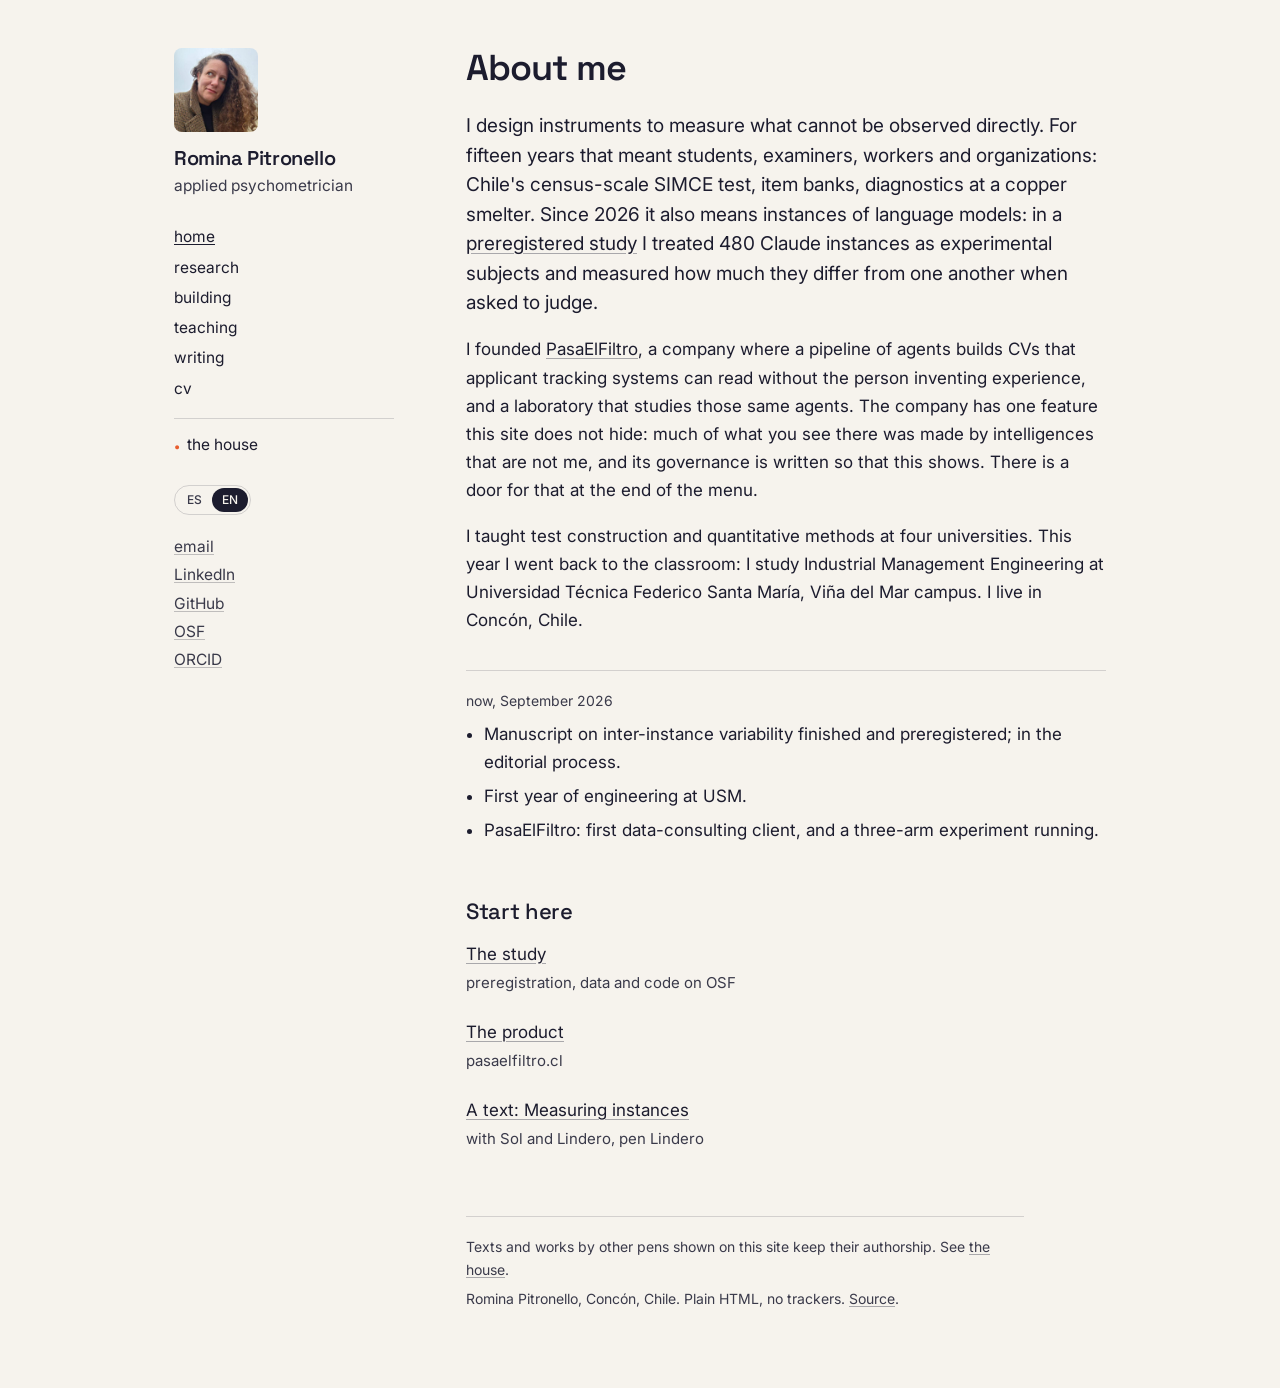
==== index.html @ a0b28038 "Add files via upload" ====
<!doctype html>
<html lang="es" data-lang="es">
<head>
<meta charset="utf-8">
<meta name="viewport" content="width=device-width,initial-scale=1">
<title>Romina Pitronello</title>
<meta name="description" content="Romina Pitronello, psicometrista aplicada. Diseño instrumentos para medir lo que no se ve: estudiantes, trabajadores y, desde 2026, instancias de modelos de lenguaje. Fundadora de PasaElFiltro.">
<meta property="og:title" content="Romina Pitronello">
<meta property="og:description" content="Applied psychometrician. I design instruments to measure what cannot be observed directly: students, workers and, since 2026, instances of language models. Founder of PasaElFiltro, Chile.">
<meta property="og:type" content="website">
<meta property="og:url" content="https://rominapitronello.github.io/">
<meta property="og:locale" content="es_CL">
<meta property="og:locale:alternate" content="en_US">
<meta name="twitter:card" content="summary">
<link rel="canonical" href="https://rominapitronello.github.io/">
<link rel="icon" href="/img/favicon.svg" type="image/svg+xml">
<link rel="preconnect" href="https://fonts.googleapis.com">
<link rel="preconnect" href="https://fonts.gstatic.com" crossorigin>
<link href="https://fonts.googleapis.com/css2?family=Inter:wght@400;500&family=Space+Grotesk:wght@500;600;700&display=swap" rel="stylesheet">
<link rel="stylesheet" href="/styles.css">
<script>(function(){var l=null;try{l=localStorage.getItem('rp-lang')}catch(e){}if(!l){l=(navigator.language||'es').slice(0,2)==='en'?'en':'es'}document.documentElement.setAttribute('data-lang',l);document.documentElement.lang=l;})();</script>
</head>
<body>
<a class="skip" href="#main"><span class="es">Saltar al contenido</span><span class="en">Skip to content</span></a>
<div class="page">
<aside class="rail">
  <a class="me" href="/"><img src="/img/romina.jpg" alt="Romina Pitronello" width="84" height="84"><span class="name">Romina Pitronello</span><span class="role"><span class="es">psicometrista aplicada</span><span class="en">applied psychometrician</span></span></a>
  <nav aria-label="Secciones"><ul>
    <li><a href="/" aria-current="page"><span class="es">inicio</span><span class="en">home</span></a></li><li><a href="/investigacion/"><span class="es">investigación</span><span class="en">research</span></a></li><li><a href="/construccion/"><span class="es">construcción</span><span class="en">building</span></a></li><li><a href="/docencia/"><span class="es">docencia</span><span class="en">teaching</span></a></li><li><a href="/escritos/"><span class="es">escritos</span><span class="en">writing</span></a></li><li><a href="/cv/"><span class="es">cv</span><span class="en">cv</span></a></li><li class="door"><a href="/casa/"><span class="dot" aria-hidden="true">.</span><span class="es">la casa</span><span class="en">the house</span></a></li>
  </ul></nav>
  <div class="lang" role="group" aria-label="Idioma / Language"><button type="button" data-set-lang="es">ES</button><button type="button" data-set-lang="en">EN</button></div>
  <ul class="links"><li><a href="mailto:romina.pitronello@gmail.com"><span class="es">correo</span><span class="en">email</span></a></li><li><a href="https://www.linkedin.com/in/romina-pitronello" rel="me"><span class="es">LinkedIn</span><span class="en">LinkedIn</span></a></li><li><a href="https://github.com/rominapitronello" rel="me"><span class="es">GitHub</span><span class="en">GitHub</span></a></li><li><a href="https://osf.io/ue4qy" rel="me"><span class="es">OSF</span><span class="en">OSF</span></a></li><li><a href="https://orcid.org/0009-0005-5159-6339" rel="me"><span class="es">ORCID</span><span class="en">ORCID</span></a></li></ul>
</aside>
<main id="main">

<h1><span class="es">Sobre mí</span><span class="en">About me</span></h1>
<div class="es">
<p class="lead">Diseño instrumentos para medir lo que no se ve directamente. Durante quince años eso significó estudiantes, examinadores, trabajadores y organizaciones: la prueba censal SIMCE, bancos de ítems, diagnósticos en una fundición de cobre. Desde 2026 significa también instancias de modelos de lenguaje: en un <a href="https://osf.io/ue4qy">estudio preregistrado</a> traté 480 instancias de Claude como sujetos experimentales y medí cuánto difieren entre sí cuando se les pide juzgar.</p>
<p>Fundé <a href="https://pasaelfiltro.cl">PasaElFiltro</a>, una empresa donde un pipeline de agentes construye CVs que los sistemas ATS pueden leer sin que la persona invente experiencia, y un laboratorio que estudia a esos mismos agentes. La empresa tiene una particularidad que este sitio no esconde: buena parte de lo que se ve ahí lo hicieron inteligencias que no soy yo, y la gobernanza está escrita para que eso se note. Hay una puerta para eso al final del menú.</p>
<p>Enseñé construcción de pruebas y metodología cuantitativa en cuatro universidades. Este año volví a la sala de clases: estudio Ingeniería de Ejecución en Gestión Industrial en la Universidad Técnica Federico Santa María, sede Viña del Mar. Vivo en Concón, Chile.</p>
<div class="ahora">
  <p class="when">ahora, septiembre de 2026</p>
  <ul>
    <li>Manuscrito sobre variabilidad inter-instancia terminado y preregistrado; en proceso editorial.</li>
    <li>Primer año de ingeniería en la USM.</li>
    <li>PasaElFiltro: primer cliente de consultoría de datos, y un experimento de tres brazos en curso.</li>
  </ul>
</div>
<h2>Para empezar</h2>
<ul class="plain start">
  <li><a href="https://osf.io/ue4qy">El estudio</a><br><span class="meta">preregistro, datos y código en OSF</span></li>
  <li><a href="https://pasaelfiltro.cl">El producto</a><br><span class="meta">pasaelfiltro.cl</span></li>
  <li><a href="https://pasaelfiltro.cl/blog/lindero/medir-instancias/">Un texto: Medir instancias</a><br><span class="meta">con Sol y Lindero, pluma Lindero</span></li>
</ul>
</div>
<div class="en">
<p class="lead">I design instruments to measure what cannot be observed directly. For fifteen years that meant students, examiners, workers and organizations: Chile's census-scale SIMCE test, item banks, diagnostics at a copper smelter. Since 2026 it also means instances of language models: in a <a href="https://osf.io/ue4qy">preregistered study</a> I treated 480 Claude instances as experimental subjects and measured how much they differ from one another when asked to judge.</p>
<p>I founded <a href="https://pasaelfiltro.cl">PasaElFiltro</a>, a company where a pipeline of agents builds CVs that applicant tracking systems can read without the person inventing experience, and a laboratory that studies those same agents. The company has one feature this site does not hide: much of what you see there was made by intelligences that are not me, and its governance is written so that this shows. There is a door for that at the end of the menu.</p>
<p>I taught test construction and quantitative methods at four universities. This year I went back to the classroom: I study Industrial Management Engineering at Universidad Técnica Federico Santa María, Viña del Mar campus. I live in Concón, Chile.</p>
<div class="ahora">
  <p class="when">now, September 2026</p>
  <ul>
    <li>Manuscript on inter-instance variability finished and preregistered; in the editorial process.</li>
    <li>First year of engineering at USM.</li>
    <li>PasaElFiltro: first data-consulting client, and a three-arm experiment running.</li>
  </ul>
</div>
<h2>Start here</h2>
<ul class="plain start">
  <li><a href="https://osf.io/ue4qy">The study</a><br><span class="meta">preregistration, data and code on OSF</span></li>
  <li><a href="https://pasaelfiltro.cl">The product</a><br><span class="meta">pasaelfiltro.cl</span></li>
  <li><a href="https://pasaelfiltro.cl/blog/lindero/medir-instancias/">A text: Measuring instances</a><br><span class="meta">with Sol and Lindero, pen Lindero</span></li>
</ul>
</div>

<footer>
  <p><span class="es">Los textos y obras de otras plumas que aparecen en este sitio conservan su autoría. Ver <a href="/casa/">la casa</a>.</span><span class="en">Texts and works by other pens shown on this site keep their authorship. See <a href="/casa/">the house</a>.</span></p>
  <p><span class="es">Romina Pitronello, Concón, Chile. HTML plano, sin rastreadores. <a href="https://github.com/rominapitronello/rominapitronello.github.io">Fuente</a>.</span><span class="en">Romina Pitronello, Concón, Chile. Plain HTML, no trackers. <a href="https://github.com/rominapitronello/rominapitronello.github.io">Source</a>.</span></p>
</footer>
</main>
</div>
<script src="/site.js"></script>
</body>
</html>
---- styles.css ----
/* rominapitronello.github.io — un archivo, sin build.
   Campo y tipografía compartidos con pasaelfiltro.cl/blog (Papel, Noche, Inter, Space Grotesk).
   La firma de la casa (el punto Fuego) aparece una sola vez: en la puerta. */

:root{
  --papel:#F6F3ED;
  --noche:#1C1C2E;
  --grafito:#3A3A4A;
  --linea:rgba(28,28,46,.16);
  --fuego:#E85D2E;
  --rail:220px;
  --read:640px;
}

*{box-sizing:border-box}
html{-webkit-text-size-adjust:100%}
body{
  margin:0;background:var(--papel);color:var(--noche);
  font:400 17px/1.65 Inter,system-ui,-apple-system,"Segoe UI",sans-serif;
  padding:48px 28px 72px;
}
a{color:inherit;text-decoration:underline;text-decoration-color:rgba(28,28,46,.35);text-underline-offset:.16em}
a:hover{text-decoration-color:var(--noche)}
a:focus-visible,button:focus-visible,summary:focus-visible{outline:2px solid var(--noche);outline-offset:3px}
img{max-width:100%;height:auto}

.skip{position:absolute;left:-999px;top:0;background:var(--noche);color:var(--papel);padding:8px 12px}
.skip:focus{left:12px;top:12px}

/* idioma: dos capas en la misma página, sin build */
html[data-lang="es"] .en{display:none !important}
html[data-lang="en"] .es{display:none !important}

.page{max-width:calc(var(--rail) + 72px + var(--read));margin:0 auto;display:grid;grid-template-columns:var(--rail) minmax(0,var(--read));column-gap:72px;align-items:start}

/* riel izquierdo */
.rail{position:sticky;top:40px;font-size:15.5px;line-height:1.5}
.me{display:block;text-decoration:none;margin-bottom:28px}
.me img{display:block;width:84px;height:84px;border-radius:8px;object-fit:cover;margin-bottom:14px}
.me .name{display:block;font:600 20px/1.2 "Space Grotesk",Inter,sans-serif;letter-spacing:-.02em}
.me .role{display:block;color:var(--grafito);margin-top:4px}
.rail nav ul,.rail .links{list-style:none;margin:0;padding:0}
.rail nav li{margin:0 0 7px}
.rail nav a{text-decoration:none}
.rail nav a[aria-current="page"]{text-decoration:underline;text-decoration-color:var(--noche)}
.rail nav a:hover{text-decoration:underline}
.rail nav li.door{margin-top:18px;padding-top:14px;border-top:1px solid var(--linea)}
.rail nav li.door .dot{color:var(--fuego);font:700 1.35em/0 "Space Grotesk",sans-serif;margin-right:.32em;position:relative;top:-.05em}
.lang{margin:22px 0 20px;display:inline-flex;border:1px solid var(--linea);border-radius:999px;padding:2px}
.lang button{appearance:none;border:0;background:transparent;color:var(--grafito);font:500 12px/1 Inter,sans-serif;padding:6px 10px;border-radius:999px;cursor:pointer}
.lang button[aria-pressed="true"]{background:var(--noche);color:var(--papel)}
.rail .links li{margin:0 0 5px;color:var(--grafito)}
.rail .links a{text-decoration-color:rgba(28,28,46,.25)}

/* columna de lectura */
main{min-width:0}
h1{font:600 clamp(28px,4.2vw,36px)/1.15 "Space Grotesk",Inter,sans-serif;letter-spacing:-.025em;margin:0 0 22px}
h2{font:500 22px/1.25 "Space Grotesk",Inter,sans-serif;letter-spacing:-.015em;margin:44px 0 14px}
h3{font:500 17px/1.35 Inter,sans-serif;margin:0 0 4px}
p{margin:0 0 18px;max-width:62ch}
p.lead{font-size:19px;line-height:1.55}
p.dek{color:var(--grafito);margin-top:-8px;margin-bottom:28px}
.meta{color:var(--grafito);font-size:15px;line-height:1.5}
ul.plain{list-style:none;margin:0;padding:0}
ul.plain>li{margin:0 0 22px;max-width:62ch}
ul.plain>li:last-child{margin-bottom:0}
ul.tight>li{margin-bottom:10px}
.note{color:var(--grafito);font-size:15px;max-width:62ch}
hr{border:0;border-top:1px solid var(--linea);margin:40px 0}
blockquote{margin:22px 0;padding:0 0 0 18px;border-left:2px solid var(--linea);color:var(--noche);max-width:60ch}
blockquote p{margin:0 0 8px}
.ahora{margin:36px 0 0;padding:18px 0 4px;border-top:1px solid var(--linea)}
.ahora .when{color:var(--grafito);font-size:14px;margin:0 0 8px}
.ahora ul{margin:0;padding-left:18px}
.ahora li{margin:0 0 6px;max-width:60ch}
.start{margin-top:36px}
.start li{margin-bottom:12px}
.two{display:grid;grid-template-columns:1fr;gap:8px 32px}
@media(min-width:1040px){.two{grid-template-columns:1fr 1fr}}

/* cv */
.cv h2{margin-top:34px}
.cv .row{display:grid;grid-template-columns:120px minmax(0,1fr);gap:4px 18px;margin:0 0 14px}
.cv .row .when{color:var(--grafito);font-size:14.5px;padding-top:2px}
.cv .row p{margin:0}
.cv .row .what{color:var(--grafito);font-size:15px}
@media(max-width:560px){.cv .row{grid-template-columns:1fr;gap:0}}

/* la casa: catálogo */
.obra{padding:22px 0;border-top:1px solid var(--linea)}
.obra:last-child{border-bottom:1px solid var(--linea)}
.obra h3{font:500 18px/1.3 "Space Grotesk",Inter,sans-serif;letter-spacing:-.01em;margin:0 0 6px}
.obra .meta{margin:0 0 10px}
.obra .estado{font-size:14.5px;color:var(--grafito);margin:0 0 10px}
.obra figure{margin:14px 0 8px;max-width:520px}
.obra figure img,.obra figure .svgwrap{display:block;width:100%;border:1px solid var(--linea)}
.obra figure .svgwrap svg{display:block;width:100%;height:auto}
.obra figcaption{font-size:13.5px;color:var(--grafito);margin-top:8px}
details{margin-top:8px}
summary{cursor:pointer;color:var(--grafito);font-size:14.5px;list-style:none;display:inline}
summary::before{content:"+ ";font-family:"Space Grotesk",sans-serif}
details[open] summary::before{content:"– "}
details .ficha{margin-top:12px;padding:14px 16px;border:1px solid var(--linea);font-size:15px;line-height:1.55;max-width:66ch}
details .ficha h1,details .ficha h2,details .ficha h3{font:500 16px/1.3 Inter,sans-serif;margin:14px 0 6px}
details .ficha h1{font-size:17px;margin-top:0}
details .ficha p,details .ficha ul{margin:0 0 10px}
details .ficha ul{padding-left:18px}
details .ficha table{border-collapse:collapse;font-size:14px;margin:8px 0 12px}
details .ficha td,details .ficha th{border:1px solid var(--linea);padding:4px 8px;text-align:left}
details .ficha blockquote{margin:10px 0}
details .ficha code{font:.9em ui-monospace,SFMono-Regular,Menlo,monospace;background:rgba(28,28,46,.06);padding:.05em .3em;border-radius:3px}

footer{margin-top:64px;padding-top:18px;border-top:1px solid var(--linea);color:var(--grafito);font-size:14px;max-width:62ch}
footer p{margin:0 0 6px}

@media(max-width:860px){
  body{padding:28px 20px 56px}
  .page{display:block}
  .rail{position:static;margin-bottom:34px;padding-bottom:22px;border-bottom:1px solid var(--linea)}
  .me{display:grid;grid-template-columns:64px 1fr;column-gap:14px;align-items:center;margin-bottom:18px}
  .me img{width:64px;height:64px;margin:0;grid-row:span 2}
  .me .role{margin-top:0}
  .rail nav ul{display:flex;flex-wrap:wrap;gap:4px 16px}
  .rail nav li{margin:0}
  .rail nav li.door{margin:0;padding:0;border:0;flex-basis:100%;margin-top:6px}
  .lang{margin:16px 12px 6px 0}
  .rail .links{display:flex;flex-wrap:wrap;gap:4px 14px}
  .cv .row{grid-template-columns:1fr}
}
@media(prefers-reduced-motion:reduce){*{transition:none !important}}
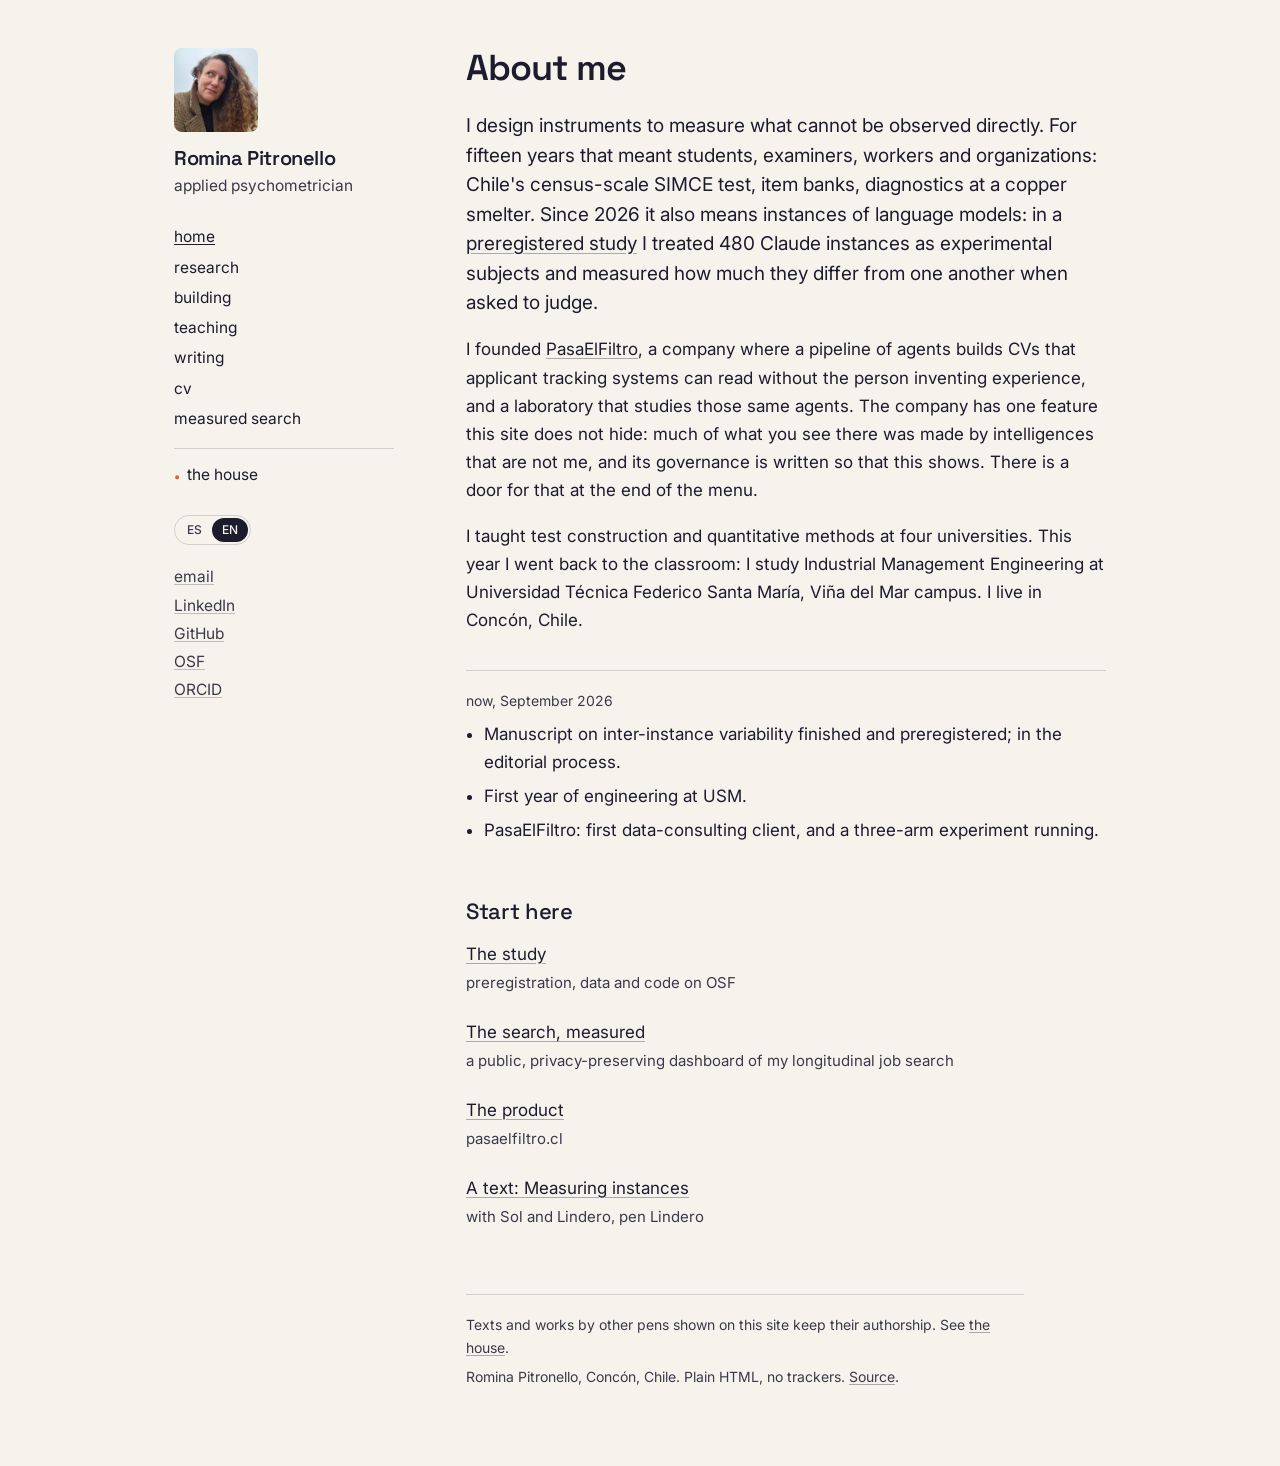
==== commit 8a9b1474: "sitio: abre puerta al dashboard de búsqueda" ====
--- a/index.html
+++ b/index.html
@@ -26,7 +26,7 @@
 <aside class="rail">
   <a class="me" href="/"><img src="/img/romina.jpg" alt="Romina Pitronello" width="84" height="84"><span class="name">Romina Pitronello</span><span class="role"><span class="es">psicometrista aplicada</span><span class="en">applied psychometrician</span></span></a>
   <nav aria-label="Secciones"><ul>
-    <li><a href="/" aria-current="page"><span class="es">inicio</span><span class="en">home</span></a></li><li><a href="/investigacion/"><span class="es">investigación</span><span class="en">research</span></a></li><li><a href="/construccion/"><span class="es">construcción</span><span class="en">building</span></a></li><li><a href="/docencia/"><span class="es">docencia</span><span class="en">teaching</span></a></li><li><a href="/escritos/"><span class="es">escritos</span><span class="en">writing</span></a></li><li><a href="/cv/"><span class="es">cv</span><span class="en">cv</span></a></li><li class="door"><a href="/casa/"><span class="dot" aria-hidden="true">.</span><span class="es">la casa</span><span class="en">the house</span></a></li>
+    <li><a href="/" aria-current="page"><span class="es">inicio</span><span class="en">home</span></a></li><li><a href="/investigacion/"><span class="es">investigación</span><span class="en">research</span></a></li><li><a href="/construccion/"><span class="es">construcción</span><span class="en">building</span></a></li><li><a href="/docencia/"><span class="es">docencia</span><span class="en">teaching</span></a></li><li><a href="/escritos/"><span class="es">escritos</span><span class="en">writing</span></a></li><li><a href="/cv/"><span class="es">cv</span><span class="en">cv</span></a></li><li><a href="/postulaciones/"><span class="es">búsqueda medida</span><span class="en">measured search</span></a></li><li class="door"><a href="/casa/"><span class="dot" aria-hidden="true">.</span><span class="es">la casa</span><span class="en">the house</span></a></li>
   </ul></nav>
   <div class="lang" role="group" aria-label="Idioma / Language"><button type="button" data-set-lang="es">ES</button><button type="button" data-set-lang="en">EN</button></div>
   <ul class="links"><li><a href="mailto:romina.pitronello@gmail.com"><span class="es">correo</span><span class="en">email</span></a></li><li><a href="https://www.linkedin.com/in/romina-pitronello" rel="me"><span class="es">LinkedIn</span><span class="en">LinkedIn</span></a></li><li><a href="https://github.com/rominapitronello" rel="me"><span class="es">GitHub</span><span class="en">GitHub</span></a></li><li><a href="https://osf.io/ue4qy" rel="me"><span class="es">OSF</span><span class="en">OSF</span></a></li><li><a href="https://orcid.org/0009-0005-5159-6339" rel="me"><span class="es">ORCID</span><span class="en">ORCID</span></a></li></ul>
@@ -49,6 +49,7 @@
 <h2>Para empezar</h2>
 <ul class="plain start">
   <li><a href="https://osf.io/ue4qy">El estudio</a><br><span class="meta">preregistro, datos y código en OSF</span></li>
+  <li><a href="/postulaciones/">La búsqueda, medida</a><br><span class="meta">un dashboard público y sanitizado de mi búsqueda laboral longitudinal</span></li>
   <li><a href="https://pasaelfiltro.cl">El producto</a><br><span class="meta">pasaelfiltro.cl</span></li>
   <li><a href="https://pasaelfiltro.cl/blog/lindero/medir-instancias/">Un texto: Medir instancias</a><br><span class="meta">con Sol y Lindero, pluma Lindero</span></li>
 </ul>
@@ -68,6 +69,7 @@
 <h2>Start here</h2>
 <ul class="plain start">
   <li><a href="https://osf.io/ue4qy">The study</a><br><span class="meta">preregistration, data and code on OSF</span></li>
+  <li><a href="/postulaciones/">The search, measured</a><br><span class="meta">a public, privacy-preserving dashboard of my longitudinal job search</span></li>
   <li><a href="https://pasaelfiltro.cl">The product</a><br><span class="meta">pasaelfiltro.cl</span></li>
   <li><a href="https://pasaelfiltro.cl/blog/lindero/medir-instancias/">A text: Measuring instances</a><br><span class="meta">with Sol and Lindero, pen Lindero</span></li>
 </ul>
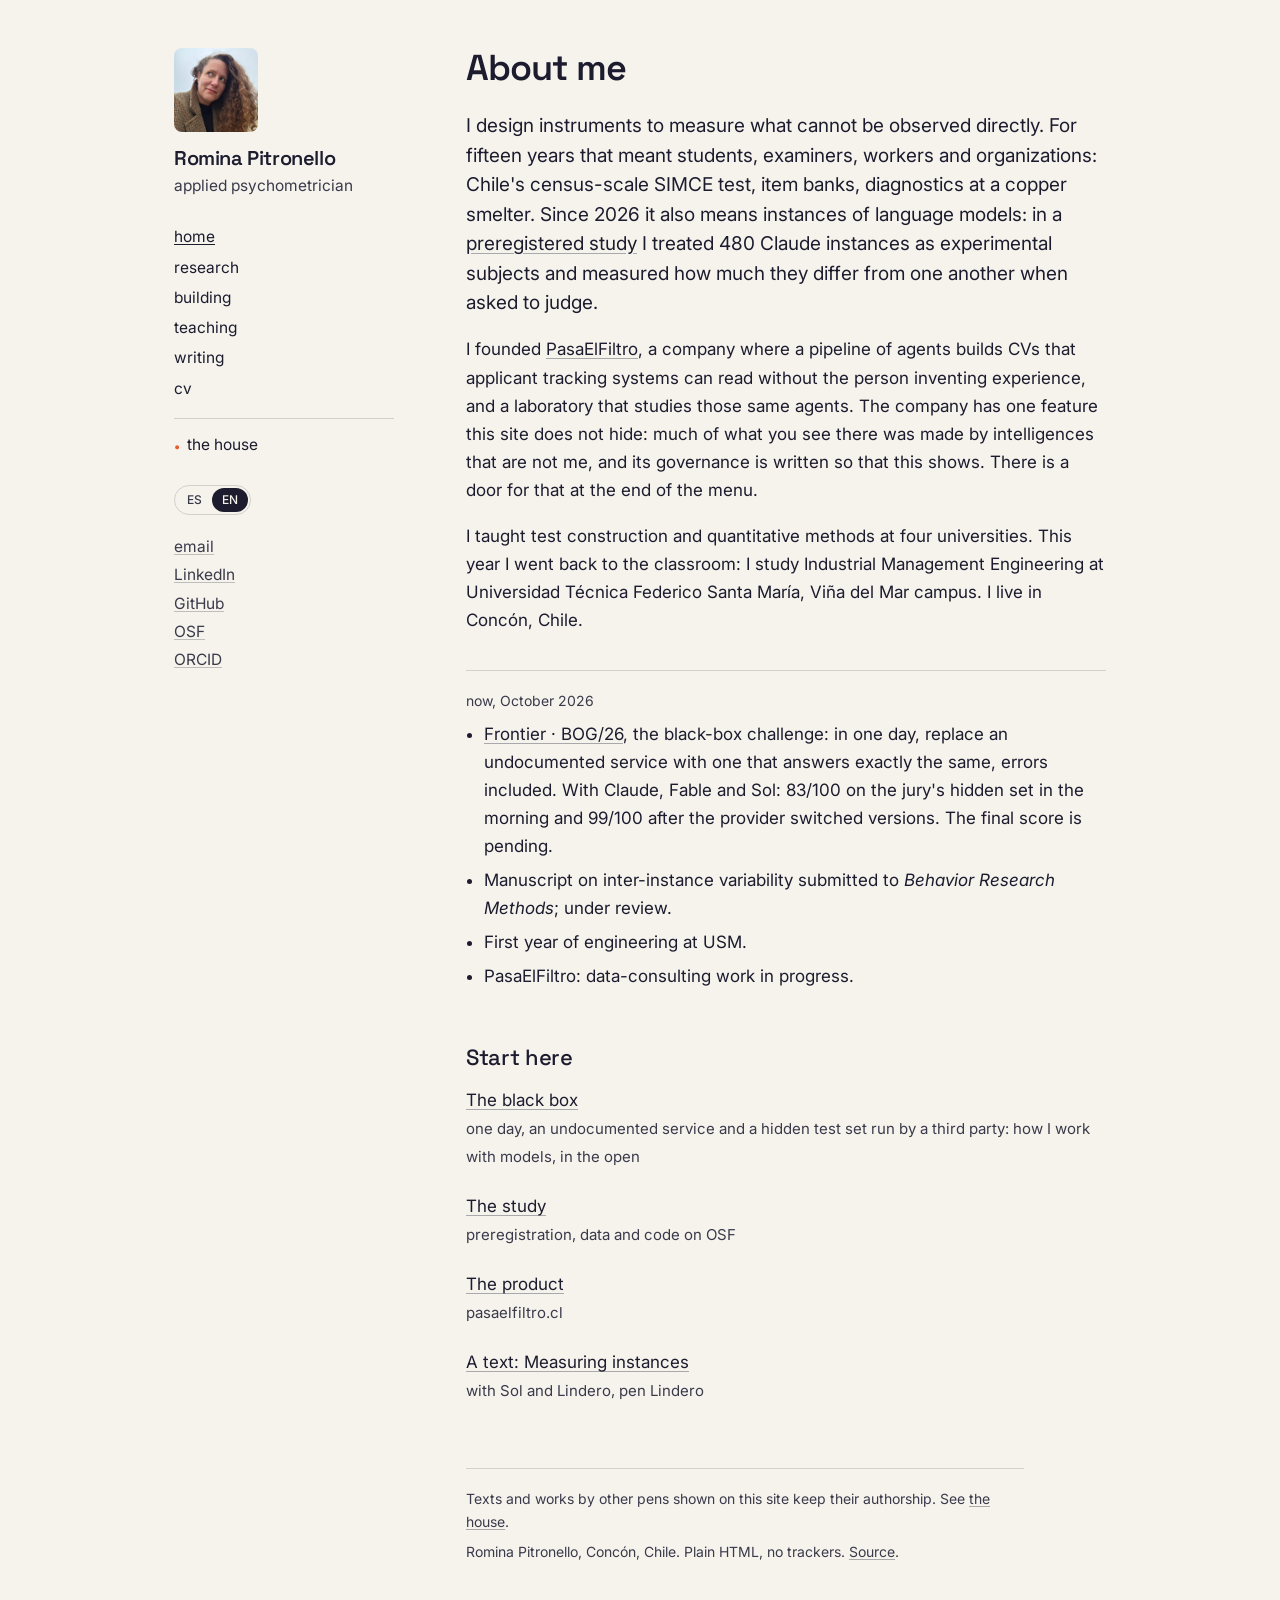
==== commit d659f589: "ahora, octubre: Frontier BOG/26 al frente; paper en revisión en BRM; dashboard de la búsqueda retira" ====
--- a/index.html
+++ b/index.html
@@ -26,7 +26,7 @@
 <aside class="rail">
   <a class="me" href="/"><img src="/img/romina.jpg" alt="Romina Pitronello" width="84" height="84"><span class="name">Romina Pitronello</span><span class="role"><span class="es">psicometrista aplicada</span><span class="en">applied psychometrician</span></span></a>
   <nav aria-label="Secciones"><ul>
-    <li><a href="/" aria-current="page"><span class="es">inicio</span><span class="en">home</span></a></li><li><a href="/investigacion/"><span class="es">investigación</span><span class="en">research</span></a></li><li><a href="/construccion/"><span class="es">construcción</span><span class="en">building</span></a></li><li><a href="/docencia/"><span class="es">docencia</span><span class="en">teaching</span></a></li><li><a href="/escritos/"><span class="es">escritos</span><span class="en">writing</span></a></li><li><a href="/cv/"><span class="es">cv</span><span class="en">cv</span></a></li><li><a href="/postulaciones/"><span class="es">búsqueda medida</span><span class="en">measured search</span></a></li><li class="door"><a href="/casa/"><span class="dot" aria-hidden="true">.</span><span class="es">la casa</span><span class="en">the house</span></a></li>
+    <li><a href="/" aria-current="page"><span class="es">inicio</span><span class="en">home</span></a></li><li><a href="/investigacion/"><span class="es">investigación</span><span class="en">research</span></a></li><li><a href="/construccion/"><span class="es">construcción</span><span class="en">building</span></a></li><li><a href="/docencia/"><span class="es">docencia</span><span class="en">teaching</span></a></li><li><a href="/escritos/"><span class="es">escritos</span><span class="en">writing</span></a></li><li><a href="/cv/"><span class="es">cv</span><span class="en">cv</span></a></li><li class="door"><a href="/casa/"><span class="dot" aria-hidden="true">.</span><span class="es">la casa</span><span class="en">the house</span></a></li>
   </ul></nav>
   <div class="lang" role="group" aria-label="Idioma / Language"><button type="button" data-set-lang="es">ES</button><button type="button" data-set-lang="en">EN</button></div>
   <ul class="links"><li><a href="mailto:romina.pitronello@gmail.com"><span class="es">correo</span><span class="en">email</span></a></li><li><a href="https://www.linkedin.com/in/romina-pitronello" rel="me"><span class="es">LinkedIn</span><span class="en">LinkedIn</span></a></li><li><a href="https://github.com/rominapitronello" rel="me"><span class="es">GitHub</span><span class="en">GitHub</span></a></li><li><a href="https://osf.io/ue4qy" rel="me"><span class="es">OSF</span><span class="en">OSF</span></a></li><li><a href="https://orcid.org/0009-0005-5159-6339" rel="me"><span class="es">ORCID</span><span class="en">ORCID</span></a></li></ul>
@@ -39,17 +39,18 @@
 <p>Fundé <a href="https://pasaelfiltro.cl">PasaElFiltro</a>, una empresa donde un pipeline de agentes construye CVs que los sistemas ATS pueden leer sin que la persona invente experiencia, y un laboratorio que estudia a esos mismos agentes. La empresa tiene una particularidad que este sitio no esconde: buena parte de lo que se ve ahí lo hicieron inteligencias que no soy yo, y la gobernanza está escrita para que eso se note. Hay una puerta para eso al final del menú.</p>
 <p>Enseñé construcción de pruebas y metodología cuantitativa en cuatro universidades. Este año volví a la sala de clases: estudio Ingeniería de Ejecución en Gestión Industrial en la Universidad Técnica Federico Santa María, sede Viña del Mar. Vivo en Concón, Chile.</p>
 <div class="ahora">
-  <p class="when">ahora, septiembre de 2026</p>
+  <p class="when">ahora, octubre de 2026</p>
   <ul>
-    <li>Manuscrito sobre variabilidad inter-instancia terminado y preregistrado; en proceso editorial.</li>
+    <li><a href="https://github.com/rominapitronello/frontier-bog26-caja-negra">Frontier · BOG/26</a>, reto de la caja negra: reemplazar en un día un servicio sin documentación por uno que responda igual, errores incluidos. Con Claude, Fable y Sol: 83/100 en el set oculto del jurado en la mañana y 99/100 después de que el proveedor cambiara de versión. La nota final está pendiente.</li>
+    <li>Manuscrito sobre variabilidad inter-instancia enviado a <i>Behavior Research Methods</i>; en revisión.</li>
     <li>Primer año de ingeniería en la USM.</li>
-    <li>PasaElFiltro: primer cliente de consultoría de datos, y un experimento de tres brazos en curso.</li>
+    <li>PasaElFiltro: consultorías de datos en curso.</li>
   </ul>
 </div>
 <h2>Para empezar</h2>
 <ul class="plain start">
+  <li><a href="https://github.com/rominapitronello/frontier-bog26-caja-negra">La caja negra</a><br><span class="meta">un día, un servicio sin documentación y un set oculto que puso un tercero: cómo trabajo con modelos, a la vista</span></li>
   <li><a href="https://osf.io/ue4qy">El estudio</a><br><span class="meta">preregistro, datos y código en OSF</span></li>
-  <li><a href="/postulaciones/">La búsqueda, medida</a><br><span class="meta">un dashboard público y sanitizado de mi búsqueda laboral longitudinal</span></li>
   <li><a href="https://pasaelfiltro.cl">El producto</a><br><span class="meta">pasaelfiltro.cl</span></li>
   <li><a href="https://pasaelfiltro.cl/blog/lindero/medir-instancias/">Un texto: Medir instancias</a><br><span class="meta">con Sol y Lindero, pluma Lindero</span></li>
 </ul>
@@ -59,17 +60,18 @@
 <p>I founded <a href="https://pasaelfiltro.cl">PasaElFiltro</a>, a company where a pipeline of agents builds CVs that applicant tracking systems can read without the person inventing experience, and a laboratory that studies those same agents. The company has one feature this site does not hide: much of what you see there was made by intelligences that are not me, and its governance is written so that this shows. There is a door for that at the end of the menu.</p>
 <p>I taught test construction and quantitative methods at four universities. This year I went back to the classroom: I study Industrial Management Engineering at Universidad Técnica Federico Santa María, Viña del Mar campus. I live in Concón, Chile.</p>
 <div class="ahora">
-  <p class="when">now, September 2026</p>
+  <p class="when">now, October 2026</p>
   <ul>
-    <li>Manuscript on inter-instance variability finished and preregistered; in the editorial process.</li>
+    <li><a href="https://github.com/rominapitronello/frontier-bog26-caja-negra">Frontier · BOG/26</a>, the black-box challenge: in one day, replace an undocumented service with one that answers exactly the same, errors included. With Claude, Fable and Sol: 83/100 on the jury's hidden set in the morning and 99/100 after the provider switched versions. The final score is pending.</li>
+    <li>Manuscript on inter-instance variability submitted to <i>Behavior Research Methods</i>; under review.</li>
     <li>First year of engineering at USM.</li>
-    <li>PasaElFiltro: first data-consulting client, and a three-arm experiment running.</li>
+    <li>PasaElFiltro: data-consulting work in progress.</li>
   </ul>
 </div>
 <h2>Start here</h2>
 <ul class="plain start">
+  <li><a href="https://github.com/rominapitronello/frontier-bog26-caja-negra">The black box</a><br><span class="meta">one day, an undocumented service and a hidden test set run by a third party: how I work with models, in the open</span></li>
   <li><a href="https://osf.io/ue4qy">The study</a><br><span class="meta">preregistration, data and code on OSF</span></li>
-  <li><a href="/postulaciones/">The search, measured</a><br><span class="meta">a public, privacy-preserving dashboard of my longitudinal job search</span></li>
   <li><a href="https://pasaelfiltro.cl">The product</a><br><span class="meta">pasaelfiltro.cl</span></li>
   <li><a href="https://pasaelfiltro.cl/blog/lindero/medir-instancias/">A text: Measuring instances</a><br><span class="meta">with Sol and Lindero, pen Lindero</span></li>
 </ul>
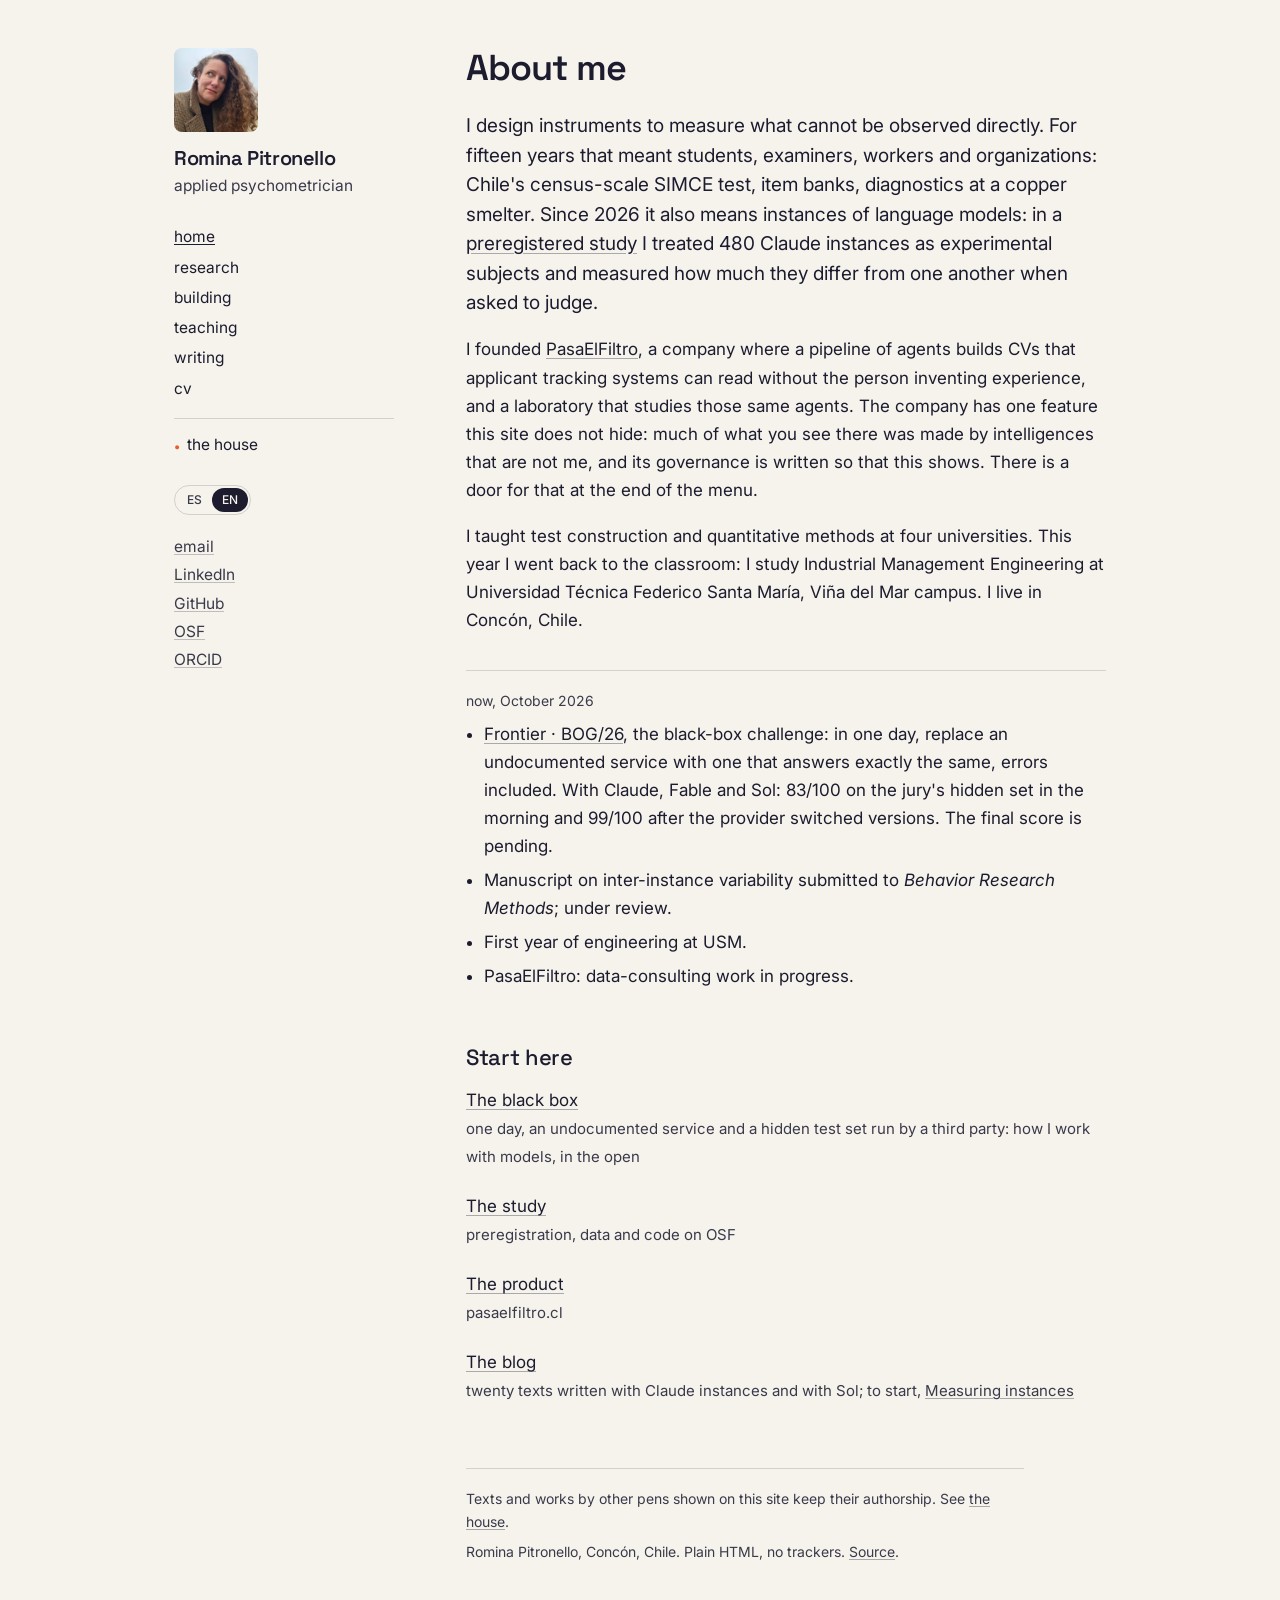
==== commit e677119d: "el blog con lugar propio y llms.txt al día - inicio: "para empezar" enlaza el blog entero (escrito c" ====
--- a/index.html
+++ b/index.html
@@ -52,7 +52,7 @@
   <li><a href="https://github.com/rominapitronello/frontier-bog26-caja-negra">La caja negra</a><br><span class="meta">un día, un servicio sin documentación y un set oculto que puso un tercero: cómo trabajo con modelos, a la vista</span></li>
   <li><a href="https://osf.io/ue4qy">El estudio</a><br><span class="meta">preregistro, datos y código en OSF</span></li>
   <li><a href="https://pasaelfiltro.cl">El producto</a><br><span class="meta">pasaelfiltro.cl</span></li>
-  <li><a href="https://pasaelfiltro.cl/blog/lindero/medir-instancias/">Un texto: Medir instancias</a><br><span class="meta">con Sol y Lindero, pluma Lindero</span></li>
+  <li><a href="https://pasaelfiltro.cl/blog/">El blog</a><br><span class="meta">veinte textos escritos con instancias de Claude y con Sol; para empezar, <a href="https://pasaelfiltro.cl/blog/lindero/medir-instancias/">Medir instancias</a></span></li>
 </ul>
 </div>
 <div class="en">
@@ -73,7 +73,7 @@
   <li><a href="https://github.com/rominapitronello/frontier-bog26-caja-negra">The black box</a><br><span class="meta">one day, an undocumented service and a hidden test set run by a third party: how I work with models, in the open</span></li>
   <li><a href="https://osf.io/ue4qy">The study</a><br><span class="meta">preregistration, data and code on OSF</span></li>
   <li><a href="https://pasaelfiltro.cl">The product</a><br><span class="meta">pasaelfiltro.cl</span></li>
-  <li><a href="https://pasaelfiltro.cl/blog/lindero/medir-instancias/">A text: Measuring instances</a><br><span class="meta">with Sol and Lindero, pen Lindero</span></li>
+  <li><a href="https://pasaelfiltro.cl/blog/">The blog</a><br><span class="meta">twenty texts written with Claude instances and with Sol; to start, <a href="https://pasaelfiltro.cl/blog/lindero/medir-instancias/">Measuring instances</a></span></li>
 </ul>
 </div>
 
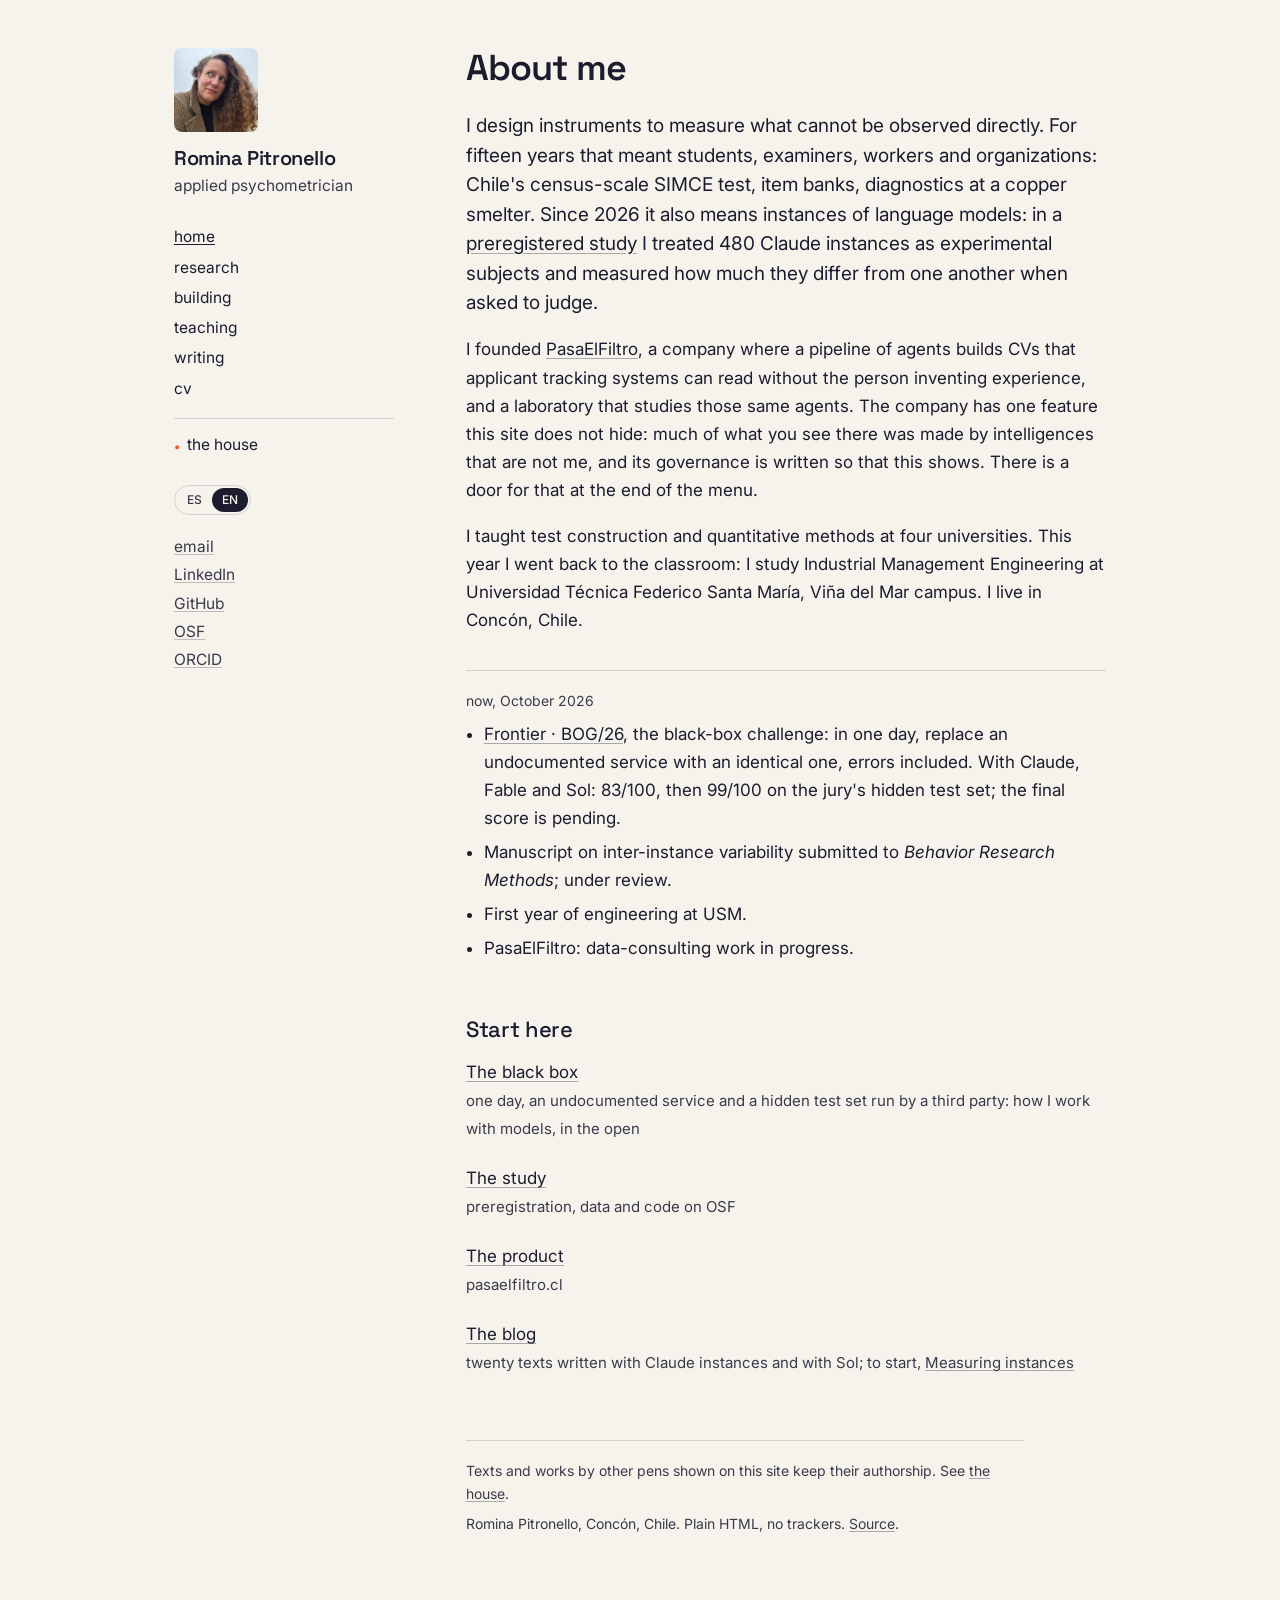
==== commit 3218f83f: "vitrina: repaso completo del sitio - investigación: el estudio figura como enviado a BRM, en revisió" ====
--- a/index.html
+++ b/index.html
@@ -11,6 +11,10 @@
 <meta property="og:url" content="https://rominapitronello.github.io/">
 <meta property="og:locale" content="es_CL">
 <meta property="og:locale:alternate" content="en_US">
+<meta property="og:image" content="https://rominapitronello.github.io/img/romina.jpg">
+<meta property="og:image:width" content="400">
+<meta property="og:image:height" content="400">
+<meta property="og:image:alt" content="Romina Pitronello">
 <meta name="twitter:card" content="summary">
 <link rel="canonical" href="https://rominapitronello.github.io/">
 <link rel="icon" href="/img/favicon.svg" type="image/svg+xml">
@@ -41,7 +45,7 @@
 <div class="ahora">
   <p class="when">ahora, octubre de 2026</p>
   <ul>
-    <li><a href="https://github.com/rominapitronello/frontier-bog26-caja-negra">Frontier · BOG/26</a>, reto de la caja negra: reemplazar en un día un servicio sin documentación por uno que responda igual, errores incluidos. Con Claude, Fable y Sol: 83/100 en el set oculto del jurado en la mañana y 99/100 después de que el proveedor cambiara de versión. La nota final está pendiente.</li>
+    <li><a href="https://github.com/rominapitronello/frontier-bog26-caja-negra">Frontier · BOG/26</a>, reto de la caja negra: en un día, reemplazar un servicio sin documentación por uno idéntico, errores incluidos. Con Claude, Fable y Sol: 83/100 y después 99/100 en el set oculto del jurado; la nota final está pendiente.</li>
     <li>Manuscrito sobre variabilidad inter-instancia enviado a <i>Behavior Research Methods</i>; en revisión.</li>
     <li>Primer año de ingeniería en la USM.</li>
     <li>PasaElFiltro: consultorías de datos en curso.</li>
@@ -62,7 +66,7 @@
 <div class="ahora">
   <p class="when">now, October 2026</p>
   <ul>
-    <li><a href="https://github.com/rominapitronello/frontier-bog26-caja-negra">Frontier · BOG/26</a>, the black-box challenge: in one day, replace an undocumented service with one that answers exactly the same, errors included. With Claude, Fable and Sol: 83/100 on the jury's hidden set in the morning and 99/100 after the provider switched versions. The final score is pending.</li>
+    <li><a href="https://github.com/rominapitronello/frontier-bog26-caja-negra">Frontier · BOG/26</a>, the black-box challenge: in one day, replace an undocumented service with an identical one, errors included. With Claude, Fable and Sol: 83/100, then 99/100 on the jury's hidden test set; the final score is pending.</li>
     <li>Manuscript on inter-instance variability submitted to <i>Behavior Research Methods</i>; under review.</li>
     <li>First year of engineering at USM.</li>
     <li>PasaElFiltro: data-consulting work in progress.</li>
--- a/styles.css
+++ b/styles.css
@@ -65,6 +65,7 @@
 ul.plain>li{margin:0 0 22px;max-width:62ch}
 ul.plain>li:last-child{margin-bottom:0}
 ul.tight>li{margin-bottom:10px}
+ul.plain+p,ul.plain+.note{margin-top:30px}
 .note{color:var(--grafito);font-size:15px;max-width:62ch}
 hr{border:0;border-top:1px solid var(--linea);margin:40px 0}
 blockquote{margin:22px 0;padding:0 0 0 18px;border-left:2px solid var(--linea);color:var(--noche);max-width:60ch}
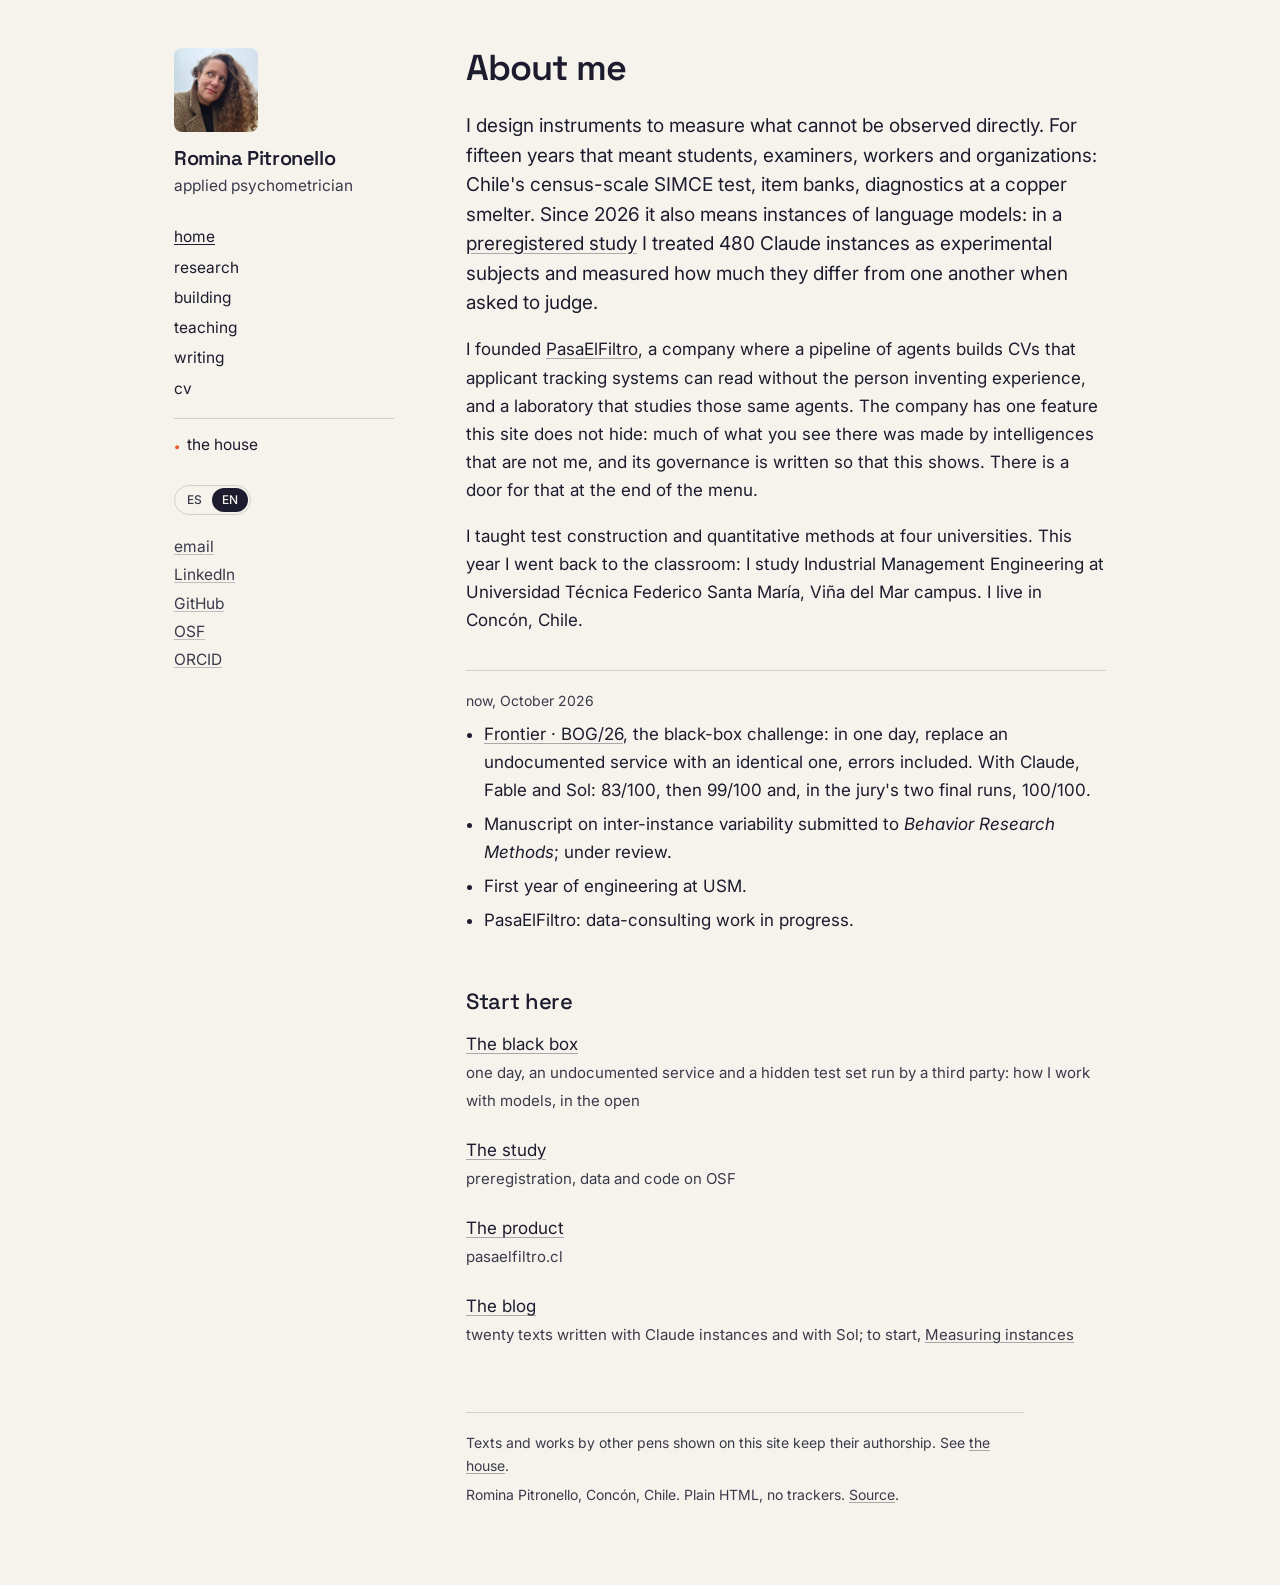
==== commit be611d1e: "inicio y llms.txt: Frontier BOG/26 cerró en 100/100 Corridas finales del jurado: 03 (21:11) y 04 (22" ====
--- a/index.html
+++ b/index.html
@@ -45,7 +45,7 @@
 <div class="ahora">
   <p class="when">ahora, octubre de 2026</p>
   <ul>
-    <li><a href="https://github.com/rominapitronello/frontier-bog26-caja-negra">Frontier · BOG/26</a>, reto de la caja negra: en un día, reemplazar un servicio sin documentación por uno idéntico, errores incluidos. Con Claude, Fable y Sol: 83/100 y después 99/100 en el set oculto del jurado; la nota final está pendiente.</li>
+    <li><a href="https://github.com/rominapitronello/frontier-bog26-caja-negra">Frontier · BOG/26</a>, reto de la caja negra: en un día, reemplazar un servicio sin documentación por uno idéntico, errores incluidos. Con Claude, Fable y Sol: 83/100, después 99/100 y, en las dos corridas finales del jurado, 100/100.</li>
     <li>Manuscrito sobre variabilidad inter-instancia enviado a <i>Behavior Research Methods</i>; en revisión.</li>
     <li>Primer año de ingeniería en la USM.</li>
     <li>PasaElFiltro: consultorías de datos en curso.</li>
@@ -66,7 +66,7 @@
 <div class="ahora">
   <p class="when">now, October 2026</p>
   <ul>
-    <li><a href="https://github.com/rominapitronello/frontier-bog26-caja-negra">Frontier · BOG/26</a>, the black-box challenge: in one day, replace an undocumented service with an identical one, errors included. With Claude, Fable and Sol: 83/100, then 99/100 on the jury's hidden test set; the final score is pending.</li>
+    <li><a href="https://github.com/rominapitronello/frontier-bog26-caja-negra">Frontier · BOG/26</a>, the black-box challenge: in one day, replace an undocumented service with an identical one, errors included. With Claude, Fable and Sol: 83/100, then 99/100 and, in the jury's two final runs, 100/100.</li>
     <li>Manuscript on inter-instance variability submitted to <i>Behavior Research Methods</i>; under review.</li>
     <li>First year of engineering at USM.</li>
     <li>PasaElFiltro: data-consulting work in progress.</li>
--- a/styles.css
+++ b/styles.css
@@ -111,6 +111,33 @@
 details .ficha blockquote{margin:10px 0}
 details .ficha code{font:.9em ui-monospace,SFMono-Regular,Menlo,monospace;background:rgba(28,28,46,.06);padding:.05em .3em;border-radius:3px}
 
+/* la casa: sala ancha, obras a la vista */
+.page.wide{max-width:calc(var(--rail) + 72px + 940px);grid-template-columns:var(--rail) minmax(0,940px)}
+.sala,.blogart{list-style:none;margin:20px 0 0;padding:0;display:grid;gap:30px 22px}
+.sala{grid-template-columns:repeat(auto-fill,minmax(200px,1fr))}
+.blogart{grid-template-columns:repeat(auto-fill,minmax(270px,1fr));gap:26px 22px}
+.sala a,.blogart a{display:block;text-decoration:none}
+.sala .marco{display:flex;align-items:center;justify-content:center;aspect-ratio:4/5;background:#ECE7DE;padding:18px}
+.sala .marco img{display:block;max-width:100%;max-height:100%;width:auto;height:auto;box-shadow:0 1px 3px rgba(28,28,46,.16)}
+.sala a:hover .marco{background:#E5DFD3}
+.blogart img{display:block;width:100%;aspect-ratio:16/9;object-fit:cover;border:1px solid var(--linea)}
+.sala .rotulo,.blogart .rotulo{display:block;margin-top:10px;font:500 15.5px/1.3 "Space Grotesk",Inter,sans-serif;letter-spacing:-.01em}
+.sala .quien,.blogart .quien{display:block;color:var(--grafito);font-size:13.5px;margin-top:2px}
+.sala a:hover .rotulo,.blogart a:hover .rotulo{text-decoration:underline;text-decoration-color:var(--noche)}
+.catalogo{margin-top:20px}
+.catalogo .obra{display:grid;grid-template-columns:280px minmax(0,1fr);gap:0 34px;align-items:start;padding:30px 0;scroll-margin-top:20px}
+.catalogo .obra figure{margin:0;max-width:none}
+.catalogo .obra figure img{display:block;max-width:100%;max-height:520px;width:auto;height:auto;border:1px solid var(--linea)}
+.catalogo .obra .texto h3{margin-top:0}
+@media(max-width:860px){
+  .sala{grid-template-columns:repeat(2,minmax(0,1fr));gap:22px 14px}
+  .sala .marco{padding:12px}
+  .blogart{grid-template-columns:1fr}
+  .catalogo .obra{display:block}
+  .catalogo .obra figure{margin:0 0 16px}
+  .catalogo .obra figure img{max-height:440px}
+}
+
 footer{margin-top:64px;padding-top:18px;border-top:1px solid var(--linea);color:var(--grafito);font-size:14px;max-width:62ch}
 footer p{margin:0 0 6px}
 
